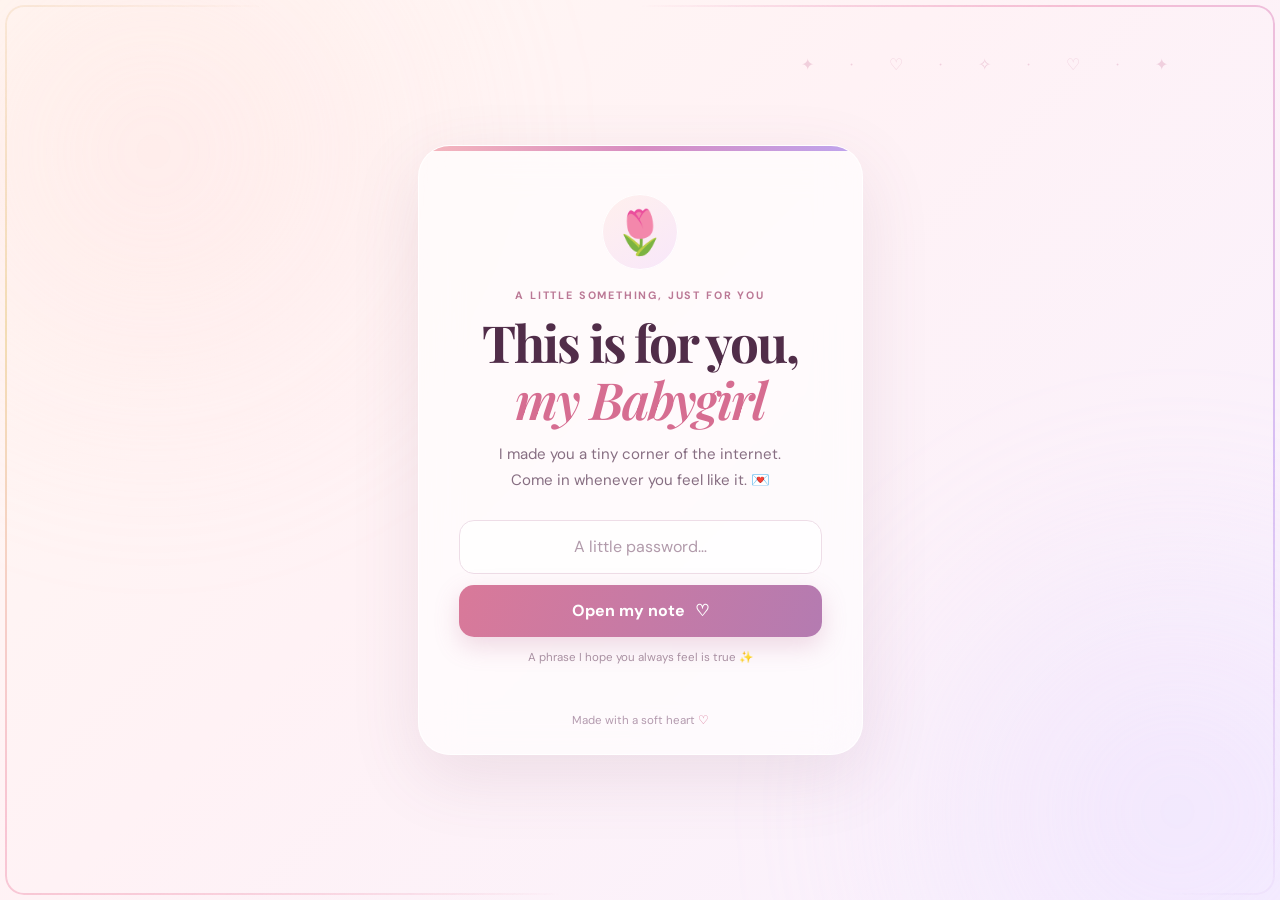
==== index.html @ 8a886932 "Build romantic mobile love note site" ====
<!doctype html>
<html lang="en">
<head>
  <meta charset="utf-8">
  <meta name="viewport" content="width=device-width, initial-scale=1, viewport-fit=cover">
  <meta name="theme-color" content="#fff5f5">
  <meta name="description" content="A little love note for Vivian, made with care.">
  <title>For Vivian, with love</title>
  <link rel="preconnect" href="https://fonts.googleapis.com">
  <link rel="preconnect" href="https://fonts.gstatic.com" crossorigin>
  <link href="https://fonts.googleapis.com/css2?family=DM+Sans:wght@400;500;600;700&family=Playfair+Display:ital,wght@0,500;0,600;0,700;1,500;1,600&display=swap" rel="stylesheet">
  <link rel="stylesheet" href="style.css">
  <script src="script.js" defer></script>
</head>
<body>
  <div class="edge-light" aria-hidden="true"></div>
  <div class="ambient ambient-one" aria-hidden="true"></div>
  <div class="ambient ambient-two" aria-hidden="true"></div>
  <div class="sparkles" aria-hidden="true">✦　·　♡　·　✧　·　♡　·　✦</div>

  <main>
    <section class="gate" id="gate" aria-labelledby="gate-title">
      <div class="gate-card glass-card">
        <div class="tiny-flower" aria-hidden="true">🌷</div>
        <p class="eyebrow">A little something, just for you</p>
        <h1 id="gate-title">This is for you,<br><em>my Babygirl</em></h1>
        <p class="gate-copy">I made you a tiny corner of the internet.<br>Come in whenever you feel like it. 💌</p>
        <form id="unlock-form" class="unlock-form">
          <label class="sr-only" for="password">The little password</label>
          <input id="password" name="password" type="password" placeholder="A little password…" autocomplete="off" required>
          <button class="button button-primary" type="submit">Open my note <span aria-hidden="true">♡</span></button>
          <p class="hint">A phrase I hope you always feel is true ✨</p>
          <p class="error" id="error" role="status" aria-live="polite"></p>
        </form>
        <div class="gate-bottom">Made with a soft heart <span>♡</span></div>
      </div>
    </section>

    <section class="love-page is-hidden" id="love-page" aria-label="A love note for Vivian">
      <header class="topbar"><span class="brand-mark">v <i>♡</i></span><span class="topbar-note">a little love, for you</span><span aria-hidden="true">✨</span></header>
      <section class="hero glass-card">
        <div class="hero-orbit orbit-a" aria-hidden="true">♡</div><div class="hero-orbit orbit-b" aria-hidden="true">✦</div>
        <div class="hero-content">
          <span class="pill"><span class="pulse-dot"></span> a note from my heart</span>
          <p class="hello">Hey, my Big Girl <span class="wave">🌸</span></p>
          <h2>In every season,<br><em>you are loved.</em></h2>
          <p class="hero-sub">I made a tiny game just for you. Pick a heart and see what I’ve been wanting to tell you 💌</p>
          <a class="button button-light" href="#little-game">Let’s play <span>♡</span></a>
          <p class="typing-line"><span id="typed-message"></span><span class="cursor">|</span></p>
        </div>
        <div class="hero-art" aria-hidden="true"><div class="sun-glow"></div><div class="flower flower-one">🌷</div><div class="flower flower-two">🌼</div><div class="flower flower-three">🌸</div><div class="heart-float">💗</div></div>
      </section>

      <section class="game-section" id="little-game">
        <div class="section-heading"><span class="eyebrow">a tiny game for you</span><h3>Catch the runaway<br><em>love bug!</em></h3><p>Tap the bouncing heart 8 times, Big Girl. It’s a little speedy! 💗</p></div>
        <div class="heart-board game-arena glass-card" id="heart-board" aria-label="Catch the bouncing heart eight times">
          <div class="game-progress" id="game-progress" aria-live="polite"><span class="progress-hearts" id="score-display" aria-hidden="true">💗 0 / 8</span><span id="progress-text">Ready when you are!</span></div>
          <div class="playfield" id="playfield">
            <span class="game-bubble bubble-one" aria-hidden="true">✨</span><span class="game-bubble bubble-two" aria-hidden="true">🌸</span>
            <button class="runner-heart" id="runner-heart" type="button" aria-label="Catch the bouncing heart, Big Girl!">💖</button>
            <div class="game-message is-hidden" id="game-message" aria-live="polite"><span>🎉💐🎉</span><h4>You did it, Big Girl!</h4><p>You caught every heart! I’m your love, Vivian, and I’ll keep showing up for you, whatever life brings. I love you just as you are. 💗</p><button class="play-again" id="play-again" type="button">Play again ↻</button></div>
          </div>
        </div>
      </section>

      <section class="promise glass-card">
        <div class="promise-icon">🤍</div>
        <div><p class="eyebrow">A promise, gently</p><h3>You can always be honest with me.</h3><p>I know I’m not perfect, but I’ll keep showing up with patience, care, and an open heart. You never have to pretend or say the “right” thing with me. Your feelings and your pace matter. I love you exactly as you are. 🫶</p></div>
        <span class="promise-spark" aria-hidden="true">✧</span>
      </section>

      <footer><div class="footer-heart">♡</div><p>Whenever you’re ready,<br><em>you are loved.</em></p><span>Always with love, from me to you 🌙</span></footer>
    </section>
  </main>
</body>
</html>
---- style.css ----
:root{--ink:#512d49;--muted:#876e82;--rose:#d66d91;--plum:#78516f;--cream:#fff9f6;--line:rgba(146,93,123,.14);--shadow:0 22px 70px rgba(126,73,111,.12)}
*{box-sizing:border-box}html{scroll-behavior:smooth}body{margin:0;min-height:100vh;overflow-x:hidden;color:var(--ink);background:linear-gradient(135deg,#fff8f2 0%,#fff2f5 43%,#f8f1ff 100%);font-family:'DM Sans',sans-serif;-webkit-font-smoothing:antialiased}button,input{font:inherit}button,a{-webkit-tap-highlight-color:transparent}.ambient{position:fixed;z-index:-2;width:56vw;height:56vw;max-width:740px;max-height:740px;border-radius:50%;filter:blur(80px);opacity:.38;pointer-events:none;animation:drift 17s ease-in-out infinite alternate}.ambient-one{top:-23%;left:-16%;background:radial-gradient(circle,#ffd9da,transparent 70%)}.ambient-two{right:-20%;bottom:-30%;background:radial-gradient(circle,#e5d4ff,transparent 70%);animation-delay:-7s}.sparkles{position:fixed;top:6%;right:8%;color:#d58dad;opacity:.34;letter-spacing:10px;pointer-events:none;animation:twinkle 4s ease-in-out infinite alternate}.glass-card{background:rgba(255,255,255,.61);border:1px solid rgba(255,255,255,.85);box-shadow:var(--shadow);backdrop-filter:blur(20px);-webkit-backdrop-filter:blur(20px)}.gate{min-height:100svh;display:grid;place-items:center;padding:24px}.gate-card{width:min(100%,445px);padding:48px 40px 26px;text-align:center;border-radius:32px;position:relative;overflow:hidden;animation:rise .8s both}.gate-card:before{content:'';position:absolute;inset:0 0 auto;height:5px;background:linear-gradient(90deg,#f6b8bd,#d78cc1,#bea5ef)}.tiny-flower{font-size:2.7rem;display:inline-grid;place-items:center;width:76px;height:76px;border-radius:50%;background:linear-gradient(145deg,#fff0ed,#f8e7fa);box-shadow:inset 0 0 0 1px white;margin-bottom:18px;animation:bob 4s ease-in-out infinite}.eyebrow{text-transform:uppercase;letter-spacing:.17em;font-size:.67rem;font-weight:700;color:#bb7895;margin:0 0 12px}.gate h1,.hero h2,.section-heading h3,footer p{font-family:'Playfair Display',serif}.gate h1{font-size:clamp(2.45rem,9vw,3.2rem);line-height:1.1;margin:0 0 14px;font-weight:600;letter-spacing:-.04em}.gate h1 em,.hero h2 em,.section-heading h3 em,footer em{font-weight:500;color:var(--rose)}.gate-copy{font-size:.94rem;line-height:1.75;color:var(--muted);margin:0 auto 26px}.unlock-form{display:grid;gap:11px}.unlock-form input{width:100%;height:54px;border:1px solid #eedde7;background:rgba(255,255,255,.72);border-radius:15px;padding:0 17px;color:var(--ink);text-align:center;outline:none;transition:.2s}.unlock-form input::placeholder{color:#b29bab}.unlock-form input:focus{border-color:#d88cac;box-shadow:0 0 0 4px rgba(216,140,172,.13)}.button{display:inline-flex;align-items:center;justify-content:center;gap:10px;min-height:52px;padding:0 23px;border:0;border-radius:15px;text-decoration:none;font-weight:700;cursor:pointer;transition:transform .2s,box-shadow .2s}.button:hover{transform:translateY(-2px)}.button-primary{color:white;background:linear-gradient(110deg,#d97999,#b47bb1);box-shadow:0 9px 24px rgba(192,111,151,.25)}.button-primary:hover{box-shadow:0 12px 28px rgba(192,111,151,.35)}.hint{font-size:.72rem;color:#a990a2;margin:2px 0 0}.error{min-height:16px;margin:0;color:#bd5d79;font-size:.78rem}.gate-bottom{font-size:.72rem;color:#b39aae;margin-top:21px}.gate-bottom span{color:var(--rose)}.sr-only{position:absolute;width:1px;height:1px;padding:0;margin:-1px;overflow:hidden;clip:rect(0,0,0,0);white-space:nowrap;border:0}.is-hidden{display:none!important}
.love-page{width:min(100% - 48px,880px);margin:0 auto;padding:24px 0 35px;animation:rise .8s both}.topbar{display:flex;align-items:center;justify-content:space-between;padding:4px 4px 20px;color:#ae809d}.brand-mark{font-family:'Playfair Display',serif;font-size:1.35rem;font-weight:700;color:#a46b8c}.brand-mark i{font-style:normal;color:#d78aa5;font-size:.85rem}.topbar-note{font-size:.72rem;letter-spacing:.1em;text-transform:uppercase}.hero{position:relative;min-height:470px;overflow:hidden;border-radius:30px;padding:58px 58px 45px;background:linear-gradient(120deg,rgba(255,255,255,.81),rgba(255,243,247,.57),rgba(246,239,255,.65))}.hero-content{position:relative;z-index:2;max-width:500px}.pill{display:inline-flex;align-items:center;gap:8px;padding:8px 12px;border-radius:99px;background:rgba(255,255,255,.7);font-size:.68rem;letter-spacing:.06em;color:#aa7794;border:1px solid rgba(255,255,255,.9)}.pulse-dot{width:7px;height:7px;border-radius:50%;background:#df8b9d;box-shadow:0 0 0 4px #df8b9d25;animation:pulse 2s infinite}.hello{font-size:.98rem;color:#906e88;margin:28px 0 12px}.wave{display:inline-block;transform-origin:70% 70%;animation:wave 2s infinite}.hero h2{font-size:clamp(3.2rem,8vw,5.2rem);line-height:.99;letter-spacing:-.045em;margin:0;font-weight:600}.hero-sub{max-width:360px;line-height:1.7;color:var(--muted);font-size:.94rem;margin:22px 0 22px}.button-light{min-height:45px;padding:0 17px;font-size:.8rem;background:rgba(255,255,255,.78);color:#a66184;border:1px solid white;box-shadow:0 7px 20px #bb83a51c}.typing-line{min-height:25px;color:#ad6d8e;font-family:'Playfair Display',serif;font-style:italic;margin:23px 0 0;font-size:1.02rem}.cursor{color:#d77d9f;animation:blink .9s steps(2) infinite}.hero-art{position:absolute;right:1%;bottom:0;width:42%;height:100%;pointer-events:none}.sun-glow{position:absolute;width:300px;height:300px;right:0;bottom:-28px;border-radius:50%;background:radial-gradient(circle,#f5d1dfb0 0,#f5d1df45 52%,transparent 70%)}.flower{position:absolute;filter:drop-shadow(0 10px 12px #b96f8b28);animation:bob 5s ease-in-out infinite}.flower-one{font-size:7.4rem;right:22%;bottom:42px;transform:rotate(-10deg)}.flower-two{font-size:4.2rem;right:3%;bottom:140px;animation-delay:-1.5s}.flower-three{font-size:3.8rem;right:54%;bottom:165px;animation-delay:-2.3s}.heart-float{position:absolute;right:20%;top:25%;font-size:2rem;animation:heartFloat 3s ease-in-out infinite}.hero-orbit{position:absolute;color:#d58ca9;opacity:.6}.orbit-a{right:41%;top:13%;font-size:1.4rem}.orbit-b{right:6%;top:26%;font-size:1rem}.promise{margin-top:20px;border-radius:23px;padding:27px 34px;display:grid;grid-template-columns:52px 1fr;gap:16px;position:relative;overflow:hidden}.promise-icon{width:48px;height:48px;border-radius:16px;background:linear-gradient(145deg,#fff0ef,#f6e9fa);display:grid;place-items:center;font-size:1.35rem}.promise h3{font-family:'Playfair Display',serif;font-size:1.45rem;margin:0 0 8px;letter-spacing:-.02em}.promise p:not(.eyebrow){font-size:.88rem;line-height:1.75;color:var(--muted);margin:0;max-width:690px}.promise .eyebrow{margin:4px 0 7px}.promise-spark{position:absolute;right:22px;top:18px;color:#d992ab;font-size:1.25rem}.game-section{padding:65px 0 10px}.section-heading{text-align:center;margin-bottom:24px}.section-heading h3{font-size:clamp(2rem,5vw,2.7rem);margin:0 0 8px;letter-spacing:-.04em}.section-heading p{margin:0;color:var(--muted);font-size:.86rem}.heart-board{border-radius:25px;min-height:190px;padding:25px;display:grid;grid-template-columns:repeat(3,minmax(70px,105px));justify-content:center;align-items:center;gap:17px;position:relative}.heart-choice{border:1px solid #fff;background:linear-gradient(145deg,#fff9fa,#f8eaf4);box-shadow:0 9px 24px #bd81a31b;border-radius:20px;height:90px;color:#d2769b;font-family:'Playfair Display',serif;font-size:2.6rem;cursor:pointer;transition:transform .25s,background .25s,box-shadow .25s;animation:heartBeat 2.4s ease-in-out infinite}.heart-choice:nth-child(2){animation-delay:.5s}.heart-choice:nth-child(3){animation-delay:1s}.heart-choice:hover,.heart-choice:focus-visible{transform:translateY(-5px) scale(1.04);box-shadow:0 14px 28px #bd81a333;outline:none}.heart-choice span{display:block;font-family:'DM Sans',sans-serif;font-size:.58rem;letter-spacing:.04em;color:#b38ca6;margin-top:-4px}.heart-choice.picked{background:linear-gradient(145deg,#e696ae,#c88dc2);color:white;animation:none}.heart-choice.picked span{color:white}.note-reveal{grid-column:1/-1;text-align:center;min-height:48px;display:flex;justify-content:center;align-items:center;gap:9px;color:#9d718e;font-size:.88rem;line-height:1.6}.note-reveal p{margin:0}.note-emoji{font-size:1.15rem}footer{text-align:center;padding:52px 12px 14px;color:#a08098}.footer-heart{font-size:1.35rem;color:#d582a0;animation:heartBeat 1.7s infinite}footer p{font-size:1.55rem;line-height:1.4;margin:10px 0 12px}footer>span{font-size:.75rem;letter-spacing:.04em;color:#b297aa}
@keyframes rise{from{opacity:0;transform:translateY(16px)}to{opacity:1;transform:translateY(0)}}@keyframes drift{to{transform:translate(9vw,8vh) scale(1.15)}}@keyframes bob{50%{transform:translateY(-9px) rotate(2deg)}}@keyframes twinkle{to{opacity:.65;transform:translateY(8px)}}@keyframes pulse{50%{box-shadow:0 0 0 7px #df8b9d12}}@keyframes wave{0%,60%,100%{transform:rotate(0)}10%,30%{transform:rotate(14deg)}20%{transform:rotate(-8deg)}40%{transform:rotate(10deg)}}@keyframes blink{to{opacity:0}}@keyframes heartFloat{50%{transform:translateY(-13px) rotate(8deg)}}@keyframes heartBeat{0%,40%,100%{transform:scale(1)}12%{transform:scale(1.07)}22%{transform:scale(1)}}
@media(prefers-reduced-motion:reduce){*,*::before,*::after{animation-duration:.01ms!important;animation-iteration-count:1!important;scroll-behavior:auto!important;transition-duration:.01ms!important}}
@media(max-width:650px){.typing-line{position:absolute;left:25px;bottom:18px;width:65%;margin:0;font-size:.84rem;z-index:3}.hero-art{height:45%}}
.game-progress{grid-column:1/-1;display:flex;flex-direction:column;align-items:center;gap:5px;color:#a07792;font-size:.75rem;letter-spacing:.03em}.progress-hearts{color:#d780a1;font-size:1.15rem;letter-spacing:.1em}.heart-choice:disabled{cursor:default;transform:scale(.96);opacity:.72}.heart-choice:disabled:hover{transform:scale(.96)}.note-reveal{flex-wrap:wrap}.game-finale{flex-basis:100%;color:#bc6d91;font-family:'Playfair Display',serif;font-style:italic;font-size:1.05rem;margin:5px 0 0!important}.play-again{grid-column:1/-1;justify-self:center;border:1px solid #f0dbe7;background:rgba(255,255,255,.78);color:#ad6b8d;padding:10px 15px;border-radius:99px;font-size:.76rem;font-weight:700;cursor:pointer}.play-again:hover{background:#fff;transform:translateY(-1px)}
@property --edge-angle{syntax:"<angle>";inherits:false;initial-value:0deg}.edge-light{position:fixed;inset:0;z-index:20;pointer-events:none;opacity:.7}.edge-light:before{content:"";position:absolute;inset:5px;border-radius:19px;padding:2px;background:conic-gradient(from var(--edge-angle),transparent 0deg,#f1a8c5 45deg,#c8a9f1 90deg,transparent 130deg,transparent 190deg,#f5b1c4 240deg,#eed39a 280deg,transparent 320deg);-webkit-mask:linear-gradient(#fff 0 0) content-box,linear-gradient(#fff 0 0);-webkit-mask-composite:xor;mask:linear-gradient(#fff 0 0) content-box,linear-gradient(#fff 0 0);mask-composite:exclude;filter:drop-shadow(0 0 6px #db8ab16b);animation:edgeTravel 8s linear infinite}@keyframes edgeTravel{to{--edge-angle:360deg}}.game-arena{display:block;padding:16px;border-radius:25px}.game-progress{min-height:40px}.game-progress #progress-text{transition:opacity .2s}.playfield{height:250px;position:relative;overflow:hidden;border-radius:19px;background:radial-gradient(ellipse at 50% 100%,#fae4eeaa,transparent 65%),linear-gradient(135deg,#fffaf8cc,#f8f0ffb8);border:1px solid rgba(255,255,255,.95);touch-action:manipulation}.runner-heart{position:absolute;left:20px;top:75px;width:68px;height:68px;padding:0;border:1px solid #fff;background:linear-gradient(145deg,#fff,#ffe9f1);border-radius:23px;box-shadow:0 8px 25px #c8799d38;color:#dd6e98;font-size:2rem;cursor:pointer;touch-action:manipulation;transition:left .36s cubic-bezier(.2,.85,.3,1.3),top .36s cubic-bezier(.2,.85,.3,1.3),transform .15s,box-shadow .2s;animation:heartHop 1s ease-in-out infinite}.runner-heart:hover{box-shadow:0 12px 30px #c8799d55;transform:scale(1.08)}.runner-heart:focus-visible{outline:3px solid #d987a8;outline-offset:3px}.runner-heart.caught{animation:catchPop .35s ease-out}.game-bubble{position:absolute;opacity:.65;pointer-events:none;animation:bubbleFloat 4s ease-in-out infinite}.bubble-one{top:23%;left:17%;font-size:1.1rem}.bubble-two{right:15%;bottom:20%;font-size:1.35rem;animation-delay:-2s}.emoji-burst{position:absolute;z-index:2;transform:translate(-50%,-50%);font-size:1.35rem;pointer-events:none;animation:burst 850ms ease-out forwards}.game-message{position:absolute;inset:8px;z-index:3;border-radius:17px;background:rgba(255,250,252,.92);backdrop-filter:blur(8px);display:flex;flex-direction:column;justify-content:center;align-items:center;text-align:center;padding:17px;animation:rise .5s both}.game-message>span{font-size:1.7rem}.game-message h4{font-family:'Playfair Display',serif;font-size:1.65rem;color:#a45f83;margin:8px 0}.game-message p{font-size:.84rem;line-height:1.6;color:var(--muted);max-width:440px;margin:0 0 12px}.game-message .play-again{border-color:#edd7e4}.game-arena .play-again{grid-column:auto}.game-arena .is-hidden{display:none!important}@keyframes heartHop{0%,100%{margin-top:0}50%{margin-top:-8px}}@keyframes catchPop{0%{transform:scale(1)}45%{transform:scale(1.38) rotate(-10deg)}100%{transform:scale(.92)}}@keyframes burst{0%{opacity:1;transform:translate(-50%,-50%) scale(.5)}100%{opacity:0;transform:translate(-50%,-115%) scale(1.45)}}@keyframes bubbleFloat{50%{transform:translateY(-12px) rotate(12deg);opacity:.95}}@media(max-width:650px){.edge-light{opacity:.55}.edge-light:before{inset:4px;border-radius:16px}.game-arena{padding:12px;border-radius:22px}.playfield{height:250px}.runner-heart{width:70px;height:70px;border-radius:24px}.game-message{padding:12px}.game-message p{font-size:.8rem}}@media(prefers-reduced-motion:reduce){.edge-light:before,.runner-heart,.game-bubble{animation:none!important}.runner-heart{transition:none}}
/* Narrow-screen layout: keep the hero copy and illustration in separate zones. */
.gate h1,.hero h2{font-weight:700}
.gate h1 em,.hero h2 em,.section-heading h3 em{font-weight:600}
@media(max-width:650px){
  .love-page{width:calc(100% - 28px);max-width:540px;padding-top:12px}
  .topbar{gap:8px}.topbar-note{letter-spacing:.06em;text-align:center}
  .hero{min-height:0;padding:32px 22px 238px;border-radius:24px}
  .hero-content{width:100%;max-width:none}
  .hero h2{font-size:clamp(2.7rem,12.2vw,4rem);line-height:1.04;letter-spacing:-.045em;font-weight:700;text-shadow:0 1px 0 rgba(255,255,255,.65)}
  .hello{margin:23px 0 11px}
  .hero-sub{max-width:none;font-size:.88rem;line-height:1.65;margin:17px 0 16px}
  .hero-art{right:0;bottom:0;width:100%;height:215px;z-index:1}
  .hero-content{z-index:2}
  .flower-one{font-size:5.7rem;right:22%;bottom:8px}
  .flower-two{font-size:3.2rem;right:5%;bottom:65px}
  .flower-three{font-size:2.8rem;right:62%;bottom:73px}
  .heart-float{right:30%;top:14%;font-size:1.4rem}
  .sun-glow{width:230px;height:230px;right:3%;bottom:-48px}
  .typing-line{position:relative;left:auto;bottom:auto;width:auto;min-height:24px;z-index:3;margin:15px 0 0;font-size:.86rem;line-height:1.5;overflow-wrap:anywhere}
  .promise{grid-template-columns:38px minmax(0,1fr);gap:11px;padding:21px 17px}
  .promise>div{min-width:0;overflow-wrap:anywhere}
  .promise h3{font-size:1.25rem;line-height:1.25;padding-right:4px}
  .promise p:not(.eyebrow){font-size:.83rem;line-height:1.7}
  .promise-spark{display:none}
  .game-section{padding-top:44px}
  .section-heading{padding:0 5px;margin-bottom:19px}
  .section-heading h3{font-size:clamp(1.9rem,8vw,2.35rem);line-height:1.12}
  .section-heading p{line-height:1.55}
  .game-arena{width:100%;min-width:0;padding:11px}
  .playfield{width:100%;height:245px}
  .game-message{inset:7px;overflow-y:auto;overflow-wrap:anywhere}
  .game-message h4{font-size:1.5rem}
  .game-message p{max-width:100%;font-size:.82rem;line-height:1.55}
  footer p{font-size:1.4rem}
}
@media(max-width:380px){
  .love-page{width:calc(100% - 22px)}
  .hero{padding:27px 18px 226px}
  .hero h2{font-size:clamp(2.55rem,11.8vw,3rem)}
  .hero .pill{font-size:.61rem;padding:7px 10px}
  .topbar-note{font-size:.59rem}
  .game-arena{padding:9px}
  .game-message{padding:10px}
}
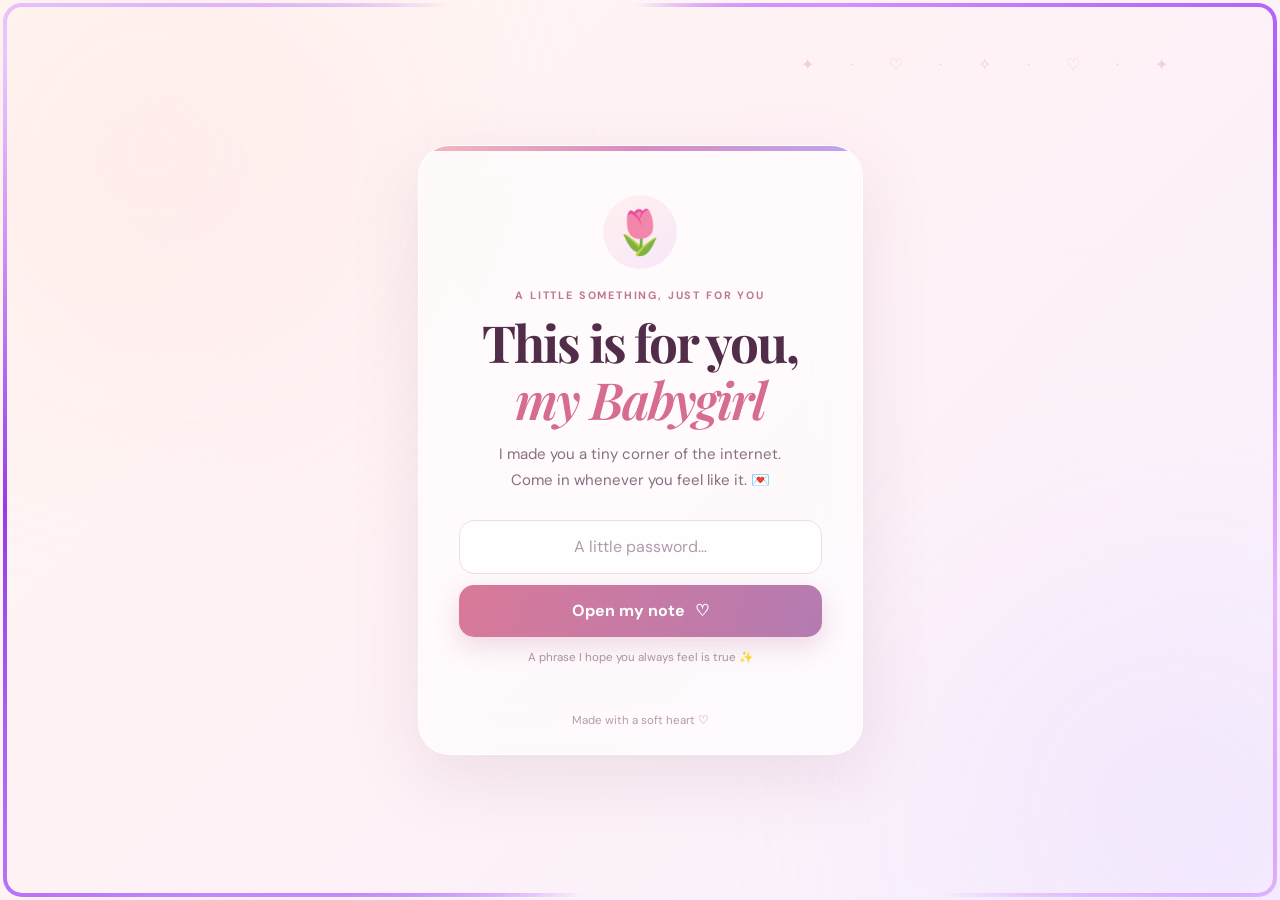
==== commit 0467cdeb: "Add personal photo gallery page" ====
--- a/index.html
+++ b/index.html
@@ -46,6 +46,7 @@
           <h2>In every season,<br><em>you are loved.</em></h2>
           <p class="hero-sub">I made a tiny game just for you. Pick a heart and see what I’ve been wanting to tell you 💌</p>
           <a class="button button-light" href="#little-game">Let’s play <span>♡</span></a>
+          <a class="gallery-cta" href="photos.html"><span aria-hidden="true">📷</span><span>A few photos I adore</span><span aria-hidden="true">↗</span></a>
           <p class="typing-line"><span id="typed-message"></span><span class="cursor">|</span></p>
         </div>
         <div class="hero-art" aria-hidden="true"><div class="sun-glow"></div><div class="flower flower-one">🌷</div><div class="flower flower-two">🌼</div><div class="flower flower-three">🌸</div><div class="heart-float">💗</div></div>
@@ -61,6 +62,17 @@
             <div class="game-message is-hidden" id="game-message" aria-live="polite"><span>🎉💐🎉</span><h4>You did it, Big Girl!</h4><p>You caught every heart! I’m your love, Vivian, and I’ll keep showing up for you, whatever life brings. I love you just as you are. 💗</p><button class="play-again" id="play-again" type="button">Play again ↻</button></div>
           </div>
         </div>
+        <section class="reply-card glass-card is-hidden" id="reply-card" aria-labelledby="reply-title">
+          <p class="eyebrow">Your turn, Big Girl</p>
+          <h3 id="reply-title">What’s one little thing you’d like from me today?</h3>
+          <p class="reply-hint">Pick anything that feels right. WhatsApp opens with a message you can edit before sending.</p>
+          <div class="reply-options">
+            <a class="reply-option" data-message="Hey love 💌 One little thing I’d like from you today is a sweet message." href="https://wa.me/254710837083" target="_blank" rel="noopener noreferrer"><span>💌</span><span><strong>A sweet message</strong><small>Send me a little note</small></span><b aria-hidden="true">↗</b></a>
+            <a class="reply-option" data-message="Hey love 🌷 One little thing I’d like from you today is some cozy time together, whenever you’re free." href="https://wa.me/254710837083" target="_blank" rel="noopener noreferrer"><span>🌷</span><span><strong>Some cozy time</strong><small>Let’s spend a little time together</small></span><b aria-hidden="true">↗</b></a>
+            <a class="reply-option" data-message="Hey love 🤍 One little thing I’d like from you today is a chat or a hug, whenever it feels right." href="https://wa.me/254710837083" target="_blank" rel="noopener noreferrer"><span>🤍</span><span><strong>A chat or a hug</strong><small>Whenever it feels right</small></span><b aria-hidden="true">↗</b></a>
+            <a class="reply-option call-option" href="tel:+254710837083"><span>📞</span><span><strong>I’ll tell you myself</strong><small>Call me directly</small></span><b aria-hidden="true">↗</b></a>
+          </div>
+        </section>
       </section>
 
       <section class="promise glass-card">
--- a/style.css
+++ b/style.css
@@ -50,3 +50,14 @@
   .game-arena{padding:9px}
   .game-message{padding:10px}
 }
+.reply-card{margin-top:18px;padding:24px;border-radius:24px;animation:rise .55s both}.reply-card>.eyebrow{margin-bottom:8px}.reply-card h3{font-family:'Playfair Display',serif;font-size:1.65rem;line-height:1.2;letter-spacing:-.02em;margin:0 0 9px;color:var(--ink)}.reply-hint{margin:0 0 17px;color:var(--muted);font-size:.82rem;line-height:1.6}.reply-options{display:grid;grid-template-columns:repeat(2,minmax(0,1fr));gap:10px}.reply-option{min-width:0;display:grid;grid-template-columns:34px minmax(0,1fr) 18px;align-items:center;gap:9px;padding:13px 12px;border:1px solid rgba(255,255,255,.94);border-radius:16px;background:linear-gradient(135deg,rgba(255,255,255,.8),rgba(255,245,249,.78));box-shadow:0 7px 18px rgba(126,73,111,.07);color:var(--ink);text-decoration:none;transition:transform .2s,box-shadow .2s,border-color .2s}.reply-option:hover,.reply-option:focus-visible{transform:translateY(-2px);box-shadow:0 12px 22px rgba(126,73,111,.13);border-color:#edc9d9;outline:none}.reply-option>span:first-child{width:34px;height:34px;display:grid;place-items:center;border-radius:12px;background:linear-gradient(145deg,#fff0ef,#f6e9fa);font-size:1.1rem}.reply-option>span:nth-child(2){min-width:0;display:grid;gap:3px}.reply-option strong{font-size:.78rem;line-height:1.25}.reply-option small{font-size:.66rem;line-height:1.4;color:var(--muted)}.reply-option>b{font-size:.95rem;color:#bd7899}.call-option{background:linear-gradient(135deg,rgba(255,255,255,.84),rgba(246,238,255,.82))}.playfield{height:340px}.runner-heart{transition:left .42s cubic-bezier(.2,.85,.3,1.3),top .42s cubic-bezier(.2,.85,.3,1.3),transform .15s,box-shadow .2s}
+@media(max-width:650px){.reply-card{padding:19px 16px;border-radius:21px}.reply-card h3{font-size:1.48rem}.reply-options{grid-template-columns:minmax(0,1fr);gap:8px}.reply-option{padding:11px 10px}.playfield{height:330px}}
+@media(max-width:380px){.reply-card{padding:17px 13px}.reply-option{grid-template-columns:31px minmax(0,1fr) 16px;gap:7px}.reply-option>span:first-child{width:31px;height:31px}}
+/* Stronger, more visible purple edge lighting. */
+.edge-light{opacity:.96}
+.edge-light:before{inset:3px;padding:4px;background:conic-gradient(from var(--edge-angle),transparent 0deg,#d58cff 24deg,#a855f7 62deg,#e5b3ff 104deg,transparent 145deg,transparent 188deg,#c084fc 224deg,#9333ea 265deg,#e9c5ff 302deg,transparent 336deg);filter:drop-shadow(0 0 7px rgba(168,85,247,.95)) drop-shadow(0 0 16px rgba(147,51,234,.58));}
+@media(max-width:650px){.edge-light{opacity:.9}.edge-light:before{inset:3px;padding:3.5px;border-radius:16px;filter:drop-shadow(0 0 7px rgba(168,85,247,.9)) drop-shadow(0 0 14px rgba(147,51,234,.54))}}
+.gallery-cta{display:flex;align-items:center;gap:9px;width:max-content;max-width:100%;margin-top:12px;padding:9px 13px;border:1px solid rgba(255,255,255,.85);border-radius:99px;background:rgba(255,255,255,.56);color:#a66184;text-decoration:none;font-size:.75rem;font-weight:700;box-shadow:0 5px 16px rgba(126,73,111,.07);transition:transform .2s,background .2s}.gallery-cta:hover{transform:translateY(-2px);background:rgba(255,255,255,.85)}.gallery-cta span:last-child{margin-left:4px;color:#bd7899}
+.photos-page{min-height:100vh}.photo-gallery{width:calc(100% - 32px);max-width:880px;margin:0 auto;padding:20px 0 45px}.gallery-topbar{display:flex;align-items:center;justify-content:space-between;margin-bottom:18px;padding:0 4px}.back-link{color:#a66f91;font-size:.79rem;font-weight:600;text-decoration:none}.back-link:hover{text-decoration:underline}.gallery-topbar .brand-mark{font-size:1.5rem}.gallery-intro{position:relative;overflow:hidden;text-align:center;border-radius:28px;padding:35px 24px 32px;background:linear-gradient(120deg,rgba(255,255,255,.82),rgba(255,243,247,.67),rgba(246,239,255,.72))}.gallery-flower{display:grid;place-items:center;width:54px;height:54px;margin:0 auto 16px;border-radius:50%;background:linear-gradient(145deg,#fff0ed,#f8e7fa);font-size:1.6rem}.gallery-intro h1{font-family:'Playfair Display',serif;font-size:clamp(2.45rem,7vw,3.5rem);font-weight:700;line-height:1.05;letter-spacing:-.04em;margin:0 0 13px;color:var(--ink)}.gallery-intro h1 em{color:var(--rose);font-weight:600}.gallery-intro>p:last-child{max-width:470px;margin:0 auto;color:var(--muted);font-size:.9rem;line-height:1.7}.photo-grid{display:grid;grid-template-columns:repeat(3,minmax(0,1fr));gap:16px;margin-top:22px}.photo-card{min-width:0;overflow:hidden;border-radius:21px;background:rgba(255,255,255,.68);animation:rise .6s both}.photo-card:nth-child(2){animation-delay:.08s}.photo-card:nth-child(3){animation-delay:.16s}.photo-open{position:relative;display:block;width:100%;padding:0;border:0;background:#f4e8ef;cursor:zoom-in;overflow:hidden;aspect-ratio:4/5}.photo-open img{display:block;width:100%;height:100%;object-fit:cover;object-position:center;transition:transform .45s}.photo-card:first-child .photo-open img{object-position:62% center}.photo-open:hover img{transform:scale(1.045)}.photo-zoom{position:absolute;right:10px;bottom:10px;display:grid;place-items:center;width:32px;height:32px;border-radius:50%;background:rgba(255,255,255,.86);color:#a66184;font-size:1rem;box-shadow:0 3px 10px #55234420}.photo-caption{display:grid;grid-template-columns:27px minmax(0,1fr);gap:8px;padding:14px 13px 16px}.caption-heart{color:#d582a0;font-size:1.15rem}.photo-caption h2{margin:1px 0 5px;font-family:'Playfair Display',serif;font-size:1.08rem;line-height:1.2;color:var(--ink)}.photo-caption p{margin:0;color:var(--muted);font-size:.72rem;line-height:1.55}.gallery-footer{display:grid;justify-items:center;gap:13px;padding-top:30px;text-align:center}.gallery-footer p{margin:0;color:#a08098;font-family:'Playfair Display',serif;font-size:1.18rem;font-style:italic}.gallery-footer .button{font-size:.79rem}.photo-lightbox{position:fixed;width:min(94vw,920px);max-width:94vw;max-height:92svh;padding:13px;border:1px solid rgba(255,255,255,.85);border-radius:22px;background:rgba(255,249,252,.97);box-shadow:0 22px 90px rgba(43,19,39,.35);overflow:visible}.photo-lightbox::backdrop{background:rgba(47,25,43,.74);backdrop-filter:blur(7px)}.photo-lightbox img{display:block;max-width:calc(94vw - 26px);max-height:calc(92svh - 26px);width:auto;height:auto;object-fit:contain;border-radius:13px;margin:auto}.lightbox-close{position:absolute;z-index:1;top:-13px;right:-13px;width:38px;height:38px;border:2px solid white;border-radius:50%;background:#a855f7;color:white;font-size:1.5rem;line-height:1;cursor:pointer;box-shadow:0 3px 12px #441a4860}
+@media(max-width:700px){.gallery-cta{width:max-content}.photo-gallery{width:calc(100% - 28px);padding-top:13px}.gallery-intro{padding:29px 19px 25px;border-radius:24px}.gallery-intro h1{font-size:clamp(2.35rem,10vw,3.2rem)}.photo-grid{grid-template-columns:minmax(0,1fr);gap:14px;margin-top:16px}.photo-card{display:grid;grid-template-columns:minmax(100px,38%) minmax(0,1fr);align-items:stretch}.photo-open{height:100%;min-height:170px;aspect-ratio:auto}.photo-caption{align-self:center;padding:16px 12px;grid-template-columns:23px minmax(0,1fr);gap:7px}.photo-caption h2{font-size:1.05rem}.photo-caption p{font-size:.76rem}.photo-lightbox{padding:8px;border-radius:16px}.photo-lightbox img{max-width:calc(94vw - 16px);max-height:calc(90svh - 16px)}}
+@media(max-width:380px){.photo-card{grid-template-columns:minmax(95px,36%) minmax(0,1fr)}.gallery-intro h1{font-size:2.35rem}.photo-caption{padding:12px 9px}}
